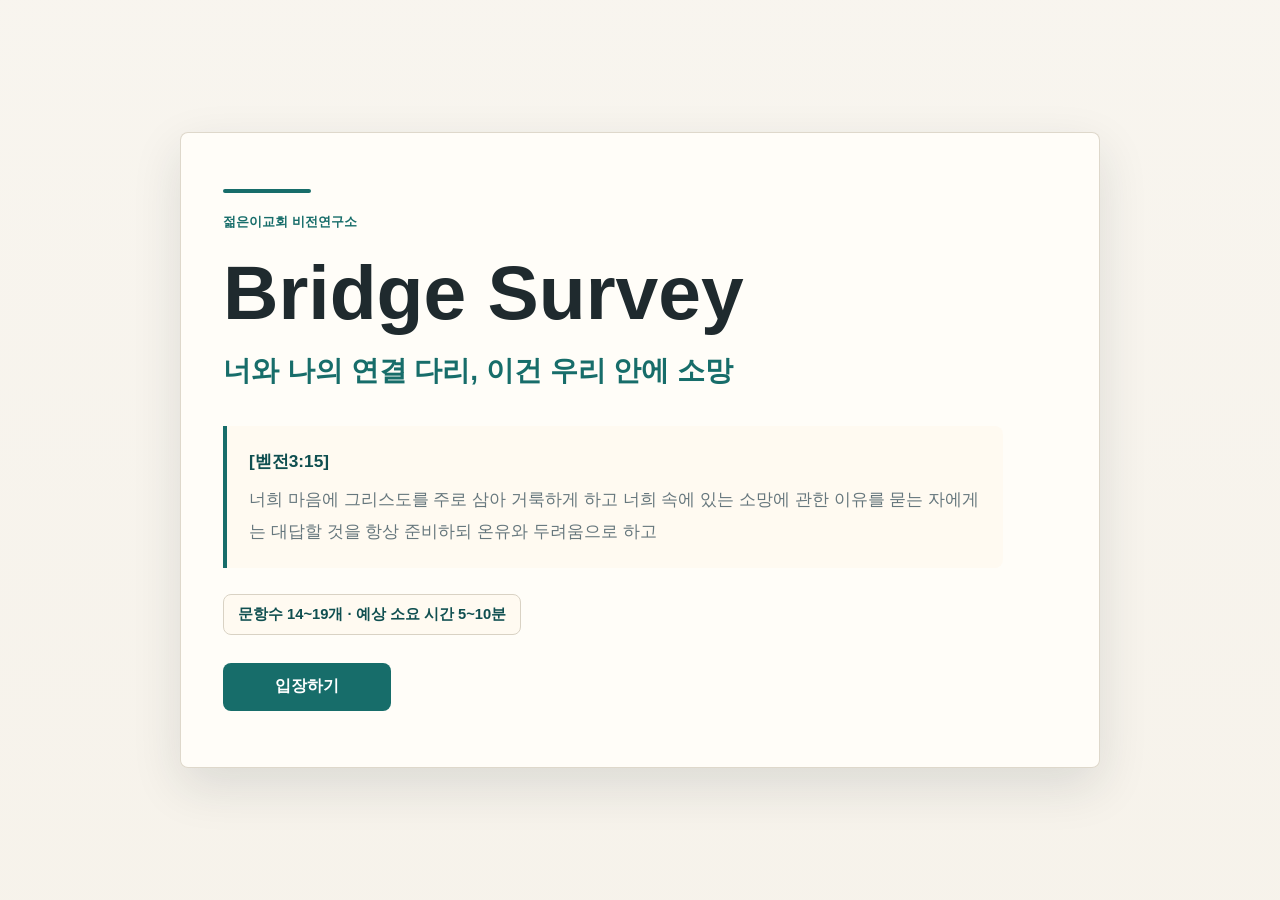
==== index.html @ 671e7e43 "Add survey consent modal" ====
<!doctype html>
<html lang="ko">
  <head>
    <meta charset="UTF-8" />
    <meta name="viewport" content="width=device-width, initial-scale=1.0" />
    <title>Bridge Survey</title>
    <link rel="stylesheet" href="./styles.css" />
  </head>
  <body>
    <main class="app-shell">
      <section class="cover-panel" id="cover-view">
        <p class="kicker">젊은이교회 비전연구소</p>
        <h1>Bridge Survey</h1>
        <p class="cover-subtitle">너와 나의 연결 다리, 이건 우리 안에 소망</p>

        <blockquote class="cover-verse">
          <span>[벧전3:15]</span>
          너희 마음에 그리스도를 주로 삼아 거룩하게 하고 너희 속에 있는 소망에 관한 이유를 묻는 자에게는 대답할 것을 항상 준비하되 온유와 두려움으로 하고
        </blockquote>
        <p class="survey-meta">문항수 14~19개 · 예상 소요 시간 5~10분</p>
        <button class="primary-btn cover-start" id="start-btn" type="button">입장하기</button>
      </section>

      <section class="survey-panel hidden" id="survey-view">
        <header class="survey-header">
          <p class="kicker">Bridge Survey</p>
          <h1>나의 복음과 비전 돌아보기</h1>
          <div class="progress-wrap" aria-label="설문 진행률">
            <div class="progress-bar">
              <span id="progress-fill"></span>
            </div>
            <span id="progress-text">0%</span>
          </div>
        </header>

        <section class="question-card">
          <h2 id="question-title"></h2>
          <p class="question-help" id="question-help"></p>
          <form id="answer-form" class="answer-form"></form>
          <p class="form-error" id="form-error" role="alert"></p>
        </section>

        <footer class="nav-actions">
          <button class="ghost-btn" id="back-btn" type="button">이전</button>
          <button class="primary-btn" id="next-btn" type="button">다음</button>
        </footer>
      </section>

      <section class="result-panel hidden" id="result-view">
        <p class="kicker">Survey Result</p>
        <h1 id="result-title"></h1>
        <p id="result-copy"></p>
        <div class="result-box">
          <h2>다음 걸음</h2>
          <ul id="result-actions"></ul>
        </div>
        <button class="primary-btn" id="restart-btn" type="button">처음부터 다시하기</button>
      </section>
    </main>

    <div class="consent-modal hidden" id="consent-modal" role="dialog" aria-modal="true" aria-labelledby="consent-title">
      <div class="consent-card">
        <p class="kicker">Bridge Survey</p>
        <h2 id="consent-title">설문 안내</h2>
        <div class="consent-copy">
          <p>안녕하세요, 젊은이교회 비전연구소입니다.</p>
          <p>올 한 해 선한목자 젊은이교회는 "Bridge"라는 주제 아래, 청년들이 하나님과 세상을 잇는 연결 다리로 준비되어가고 있는지 함께 점검하고자 합니다.</p>
          <p>이 설문은 여러분이 어떻게 복음을 알게 되었는지, 그리고 그 복음을 삶 속에서 어떻게 전하고 있는지에 대한 이야기를 듣기 위해 준비되었습니다. 동시에, 복음을 전하고 싶지만 아직 어렵게 느껴지는 분들이 어떤 부분에서 막히고 있는지도 함께 파악하고자 합니다.</p>
          <p>여러분의 솔직한 이야기가 공동체를 세우는 귀한 자료가 됩니다. 함께 동역해주셔서 감사합니다.</p>
        </div>
        <label class="consent-check">
          <input id="consent-checkbox" type="checkbox" />
          <span>설문정보 제공에 동의하고 정직하게 답변하겠습니다</span>
        </label>
        <div class="consent-actions">
          <button class="ghost-btn" id="consent-close-btn" type="button">닫기</button>
          <button class="primary-btn" id="consent-confirm-btn" type="button" disabled>설문 시작하기</button>
        </div>
      </div>
    </div>

    <script src="./config.js?v=20260613-bridge-cover"></script>
    <script src="./app.js?v=20260613-bridge-cover"></script>
  </body>
</html>
---- styles.css ----
:root {
  color-scheme: light;
  --bg: #f6f2ea;
  --ink: #1f2a2e;
  --muted: #66777d;
  --line: #d9d2c4;
  --panel: #fffdf8;
  --accent: #176d6a;
  --accent-strong: #0f4f50;
  --accent-soft: #dcefed;
  --warn: #b44436;
  --shadow: 0 18px 50px rgba(28, 43, 46, 0.12);
}

* {
  box-sizing: border-box;
}

body {
  margin: 0;
  min-height: 100vh;
  background:
    linear-gradient(180deg, rgba(246, 242, 234, 0.78), rgba(246, 242, 234, 0.96)),
    url("https://images.unsplash.com/photo-1500530855697-b586d89ba3ee?auto=format&fit=crop&w=1800&q=80");
  background-size: cover;
  background-position: center;
  color: var(--ink);
  font-family:
    -apple-system, BlinkMacSystemFont, "Segoe UI", "Noto Sans KR", sans-serif;
}

button,
input,
textarea {
  font: inherit;
}

.app-shell {
  width: min(920px, calc(100% - 32px));
  min-height: 100vh;
  margin: 0 auto;
  display: grid;
  place-items: center;
  padding: 40px 0;
}

.cover-panel,
.survey-panel,
.result-panel {
  width: 100%;
  background: rgba(255, 253, 248, 0.96);
  border: 1px solid rgba(217, 210, 196, 0.85);
  border-radius: 8px;
  box-shadow: var(--shadow);
  padding: clamp(22px, 4vw, 42px);
}

.cover-panel {
  display: grid;
  gap: 20px;
  align-content: start;
  position: relative;
  overflow: hidden;
  padding-top: clamp(32px, 5vw, 56px);
  padding-bottom: clamp(32px, 5vw, 56px);
}

.cover-panel::before {
  content: "";
  width: 88px;
  height: 4px;
  border-radius: 999px;
  background: var(--accent);
}

.cover-panel h1 {
  max-width: 820px;
  font-size: clamp(2.35rem, 6.2vw, 4.8rem);
  line-height: 1.08;
}

.cover-subtitle {
  max-width: 760px;
  margin: -2px 0 0;
  color: var(--accent);
  font-size: clamp(1.15rem, 2.8vw, 1.75rem);
  font-weight: 800;
  line-height: 1.35;
}

.cover-verse {
  max-width: 780px;
  margin: 16px 0 4px;
  padding: 20px 22px;
  border-left: 4px solid var(--accent);
  border-radius: 0 8px 8px 0;
  background: rgba(255, 250, 241, 0.88);
  color: var(--muted);
  font-size: clamp(0.98rem, 2.2vw, 1.08rem);
  line-height: 1.85;
}

.cover-verse span {
  display: block;
  margin-bottom: 6px;
  color: var(--accent-strong);
  font-weight: 900;
}

.survey-meta {
  display: inline-flex;
  align-items: center;
  width: fit-content;
  max-width: 100%;
  margin: 2px 0 0;
  padding: 9px 14px;
  border: 1px solid var(--line);
  border-radius: 8px;
  background: rgba(255, 250, 241, 0.9);
  color: var(--accent-strong);
  font-size: 0.92rem;
  font-weight: 800;
  line-height: 1.45;
}

.cover-intro {
  display: grid;
  gap: 14px;
  padding-top: 24px;
  border-top: 1px solid var(--line);
}

.cover-intro p {
  margin: 0;
  color: var(--muted);
  font-size: clamp(0.96rem, 2vw, 1.05rem);
  line-height: 1.9;
}

.cover-intro p:first-child {
  color: var(--ink);
  font-weight: 700;
}

.cover-closing {
  color: var(--ink) !important;
  font-weight: 700 !important;
}

.cover-start {
  justify-self: start;
  min-width: 168px;
  margin-top: 8px;
}

.survey-header {
  display: grid;
  gap: 16px;
  margin-bottom: 28px;
}

.kicker {
  margin: 0;
  color: var(--accent);
  font-size: 0.82rem;
  font-weight: 800;
  letter-spacing: 0;
  text-transform: uppercase;
}

h1,
h2,
p {
  overflow-wrap: anywhere;
}

h1 {
  margin: 0;
  font-size: clamp(2rem, 4vw, 3.1rem);
  line-height: 1.12;
  letter-spacing: 0;
}

h2 {
  margin: 8px 0 0;
  font-size: clamp(1.35rem, 3vw, 2rem);
  line-height: 1.35;
  letter-spacing: 0;
}

.progress-wrap {
  display: grid;
  grid-template-columns: 1fr auto;
  align-items: center;
  gap: 14px;
}

.progress-bar {
  height: 10px;
  overflow: hidden;
  border-radius: 999px;
  background: #e8e0d2;
}

#progress-fill {
  display: block;
  width: 0%;
  height: 100%;
  border-radius: inherit;
  background: var(--accent);
  transition: width 180ms ease;
}

#progress-text {
  color: var(--muted);
  font-size: 0.92rem;
  font-weight: 700;
}

.question-card {
  border-top: 1px solid var(--line);
  padding-top: 24px;
}

.question-card,
.nav-actions {
  transition:
    opacity 220ms ease,
    transform 220ms ease;
}

.survey-panel.is-leaving .question-card,
.survey-panel.is-leaving .nav-actions {
  opacity: 0;
  transform: translateY(10px);
}

.survey-panel.is-entering .question-card,
.survey-panel.is-entering .nav-actions {
  animation: question-enter 260ms ease both;
}

.question-help {
  margin: 10px 0 0;
  color: var(--muted);
  line-height: 1.65;
}

.answer-form {
  display: grid;
  gap: 12px;
  margin-top: 24px;
}

.option {
  display: grid;
  grid-template-columns: 22px 1fr;
  gap: 12px;
  align-items: start;
  min-height: 48px;
  padding: 14px 16px;
  border: 1px solid var(--line);
  border-radius: 8px;
  background: #fffaf1;
  cursor: pointer;
  transition:
    border-color 150ms ease,
    background 150ms ease,
    transform 150ms ease;
}

.option:hover,
.option:has(input:checked) {
  border-color: var(--accent);
  background: var(--accent-soft);
}

.option:has(input:checked) {
  transform: translateY(-1px);
}

.nested-option-group {
  display: grid;
  gap: 8px;
}

.has-nested-options {
  margin-bottom: 0;
}

.nested-options {
  display: none;
  grid-template-columns: repeat(2, minmax(0, 1fr));
  gap: 8px;
  padding: 4px 0 2px 34px;
}

.nested-options[data-open="true"] {
  display: grid;
}

.nested-option {
  display: grid;
  grid-template-columns: 18px 1fr;
  gap: 8px;
  align-items: center;
  min-height: 42px;
  padding: 10px 12px;
  border: 1px solid var(--line);
  border-radius: 8px;
  background: #fffdf8;
  cursor: pointer;
  transition:
    border-color 150ms ease,
    background 150ms ease;
}

.nested-option:hover,
.nested-option:has(input:checked) {
  border-color: var(--accent);
  background: var(--accent-soft);
}

.option > input[type="radio"],
.option > input[type="checkbox"],
.nested-option > input[type="checkbox"] {
  width: 18px;
  height: 18px;
  margin: 2px 0 0;
  accent-color: var(--accent);
}

.option span {
  line-height: 1.45;
}

.profile-fields {
  display: grid;
  gap: 22px;
}

.profile-group {
  display: grid;
  gap: 12px;
  margin: 0;
  padding: 0;
  border: 0;
}

.profile-group + .profile-group {
  padding-top: 22px;
  border-top: 1px solid var(--line);
}

.profile-help {
  margin: -4px 0 0;
  color: var(--muted);
  line-height: 1.55;
}

.other-field {
  display: grid;
  grid-template-columns: auto minmax(180px, 1fr);
  gap: 12px;
  align-items: center;
  width: 100%;
}

.other-field span {
  color: var(--ink);
  font-weight: 700;
  white-space: nowrap;
}

.followup-field {
  display: grid;
  gap: 12px;
  margin-top: 16px;
  padding-top: 22px;
  border-top: 1px solid var(--line);
}

.followup-title {
  color: var(--ink);
  font-size: clamp(1.05rem, 2.4vw, 1.28rem);
  font-weight: 800;
  line-height: 1.45;
}

.text-input,
.textarea-input {
  width: 100%;
  border: 1px solid var(--line);
  border-radius: 8px;
  background: #fffaf1;
  color: var(--ink);
  padding: 14px 16px;
  outline: none;
}

.textarea-input {
  min-height: 138px;
  resize: vertical;
  line-height: 1.65;
}

.text-input:focus,
.textarea-input:focus {
  border-color: var(--accent);
  box-shadow: 0 0 0 4px rgba(23, 109, 106, 0.12);
}

.form-error {
  min-height: 24px;
  margin: 14px 0 0;
  color: var(--warn);
  font-weight: 700;
}

.nav-actions {
  display: flex;
  justify-content: space-between;
  gap: 12px;
  margin-top: 28px;
}

.primary-btn,
.ghost-btn {
  min-height: 48px;
  border: 0;
  border-radius: 8px;
  padding: 0 22px;
  font-weight: 800;
  cursor: pointer;
}

.primary-btn {
  background: var(--accent);
  color: #fff;
}

.primary-btn:hover {
  background: var(--accent-strong);
}

.ghost-btn {
  background: #ece4d6;
  color: var(--ink);
}

.ghost-btn:disabled,
.primary-btn:disabled {
  cursor: not-allowed;
  opacity: 0.45;
}

.result-panel {
  display: grid;
  gap: 18px;
}

.result-panel.is-entering {
  animation: panel-enter 320ms ease both;
}

.result-panel p {
  margin: 0;
  color: var(--muted);
  line-height: 1.75;
}

.result-box {
  border: 1px solid var(--line);
  border-radius: 8px;
  padding: 18px 20px;
  background: #fffaf1;
}

.result-box h2 {
  margin: 0 0 10px;
  font-size: 1.08rem;
}

.result-box ul {
  margin: 0;
  padding-left: 20px;
  line-height: 1.75;
}

.consent-modal {
  position: fixed;
  inset: 0;
  z-index: 20;
  display: grid;
  place-items: center;
  padding: 20px;
  background: rgba(31, 42, 46, 0.42);
}

.consent-card {
  width: min(720px, 100%);
  max-height: min(720px, calc(100vh - 40px));
  overflow: auto;
  display: grid;
  gap: 18px;
  padding: clamp(22px, 4vw, 34px);
  border: 1px solid rgba(217, 210, 196, 0.92);
  border-radius: 8px;
  background: var(--panel);
  box-shadow: var(--shadow);
}

.consent-card h2 {
  margin-top: 0;
}

.consent-copy {
  display: grid;
  gap: 12px;
  padding-top: 18px;
  border-top: 1px solid var(--line);
}

.consent-copy p {
  margin: 0;
  color: var(--muted);
  line-height: 1.85;
}

.consent-copy p:first-child,
.consent-copy p:last-child {
  color: var(--ink);
  font-weight: 700;
}

.consent-check {
  display: grid;
  grid-template-columns: 20px 1fr;
  gap: 10px;
  align-items: start;
  padding: 14px 16px;
  border: 1px solid var(--line);
  border-radius: 8px;
  background: #fffaf1;
  cursor: pointer;
}

.consent-check input {
  width: 18px;
  height: 18px;
  margin: 2px 0 0;
  accent-color: var(--accent);
}

.consent-check span {
  color: var(--ink);
  font-weight: 800;
  line-height: 1.45;
}

.consent-actions {
  display: flex;
  justify-content: flex-end;
  gap: 10px;
}

.hidden {
  display: none;
}

@keyframes question-enter {
  from {
    opacity: 0;
    transform: translateY(12px);
  }

  to {
    opacity: 1;
    transform: translateY(0);
  }
}

@keyframes panel-enter {
  from {
    opacity: 0;
    transform: translateY(16px) scale(0.99);
  }

  to {
    opacity: 1;
    transform: translateY(0) scale(1);
  }
}

@media (prefers-reduced-motion: reduce) {
  *,
  *::before,
  *::after {
    animation-duration: 1ms !important;
    scroll-behavior: auto !important;
    transition-duration: 1ms !important;
  }
}

@media (max-width: 640px) {
  .app-shell {
    width: min(100% - 20px, 920px);
    padding: 20px 0;
  }

  .survey-panel,
  .result-panel {
    padding: 20px;
  }

  .progress-wrap {
    grid-template-columns: 1fr;
    gap: 8px;
  }

  .nav-actions {
    flex-direction: column-reverse;
  }

  .consent-actions {
    flex-direction: column-reverse;
  }

  .primary-btn,
  .ghost-btn {
    width: 100%;
  }

  .nested-options {
    grid-template-columns: 1fr;
    padding-left: 0;
  }
}
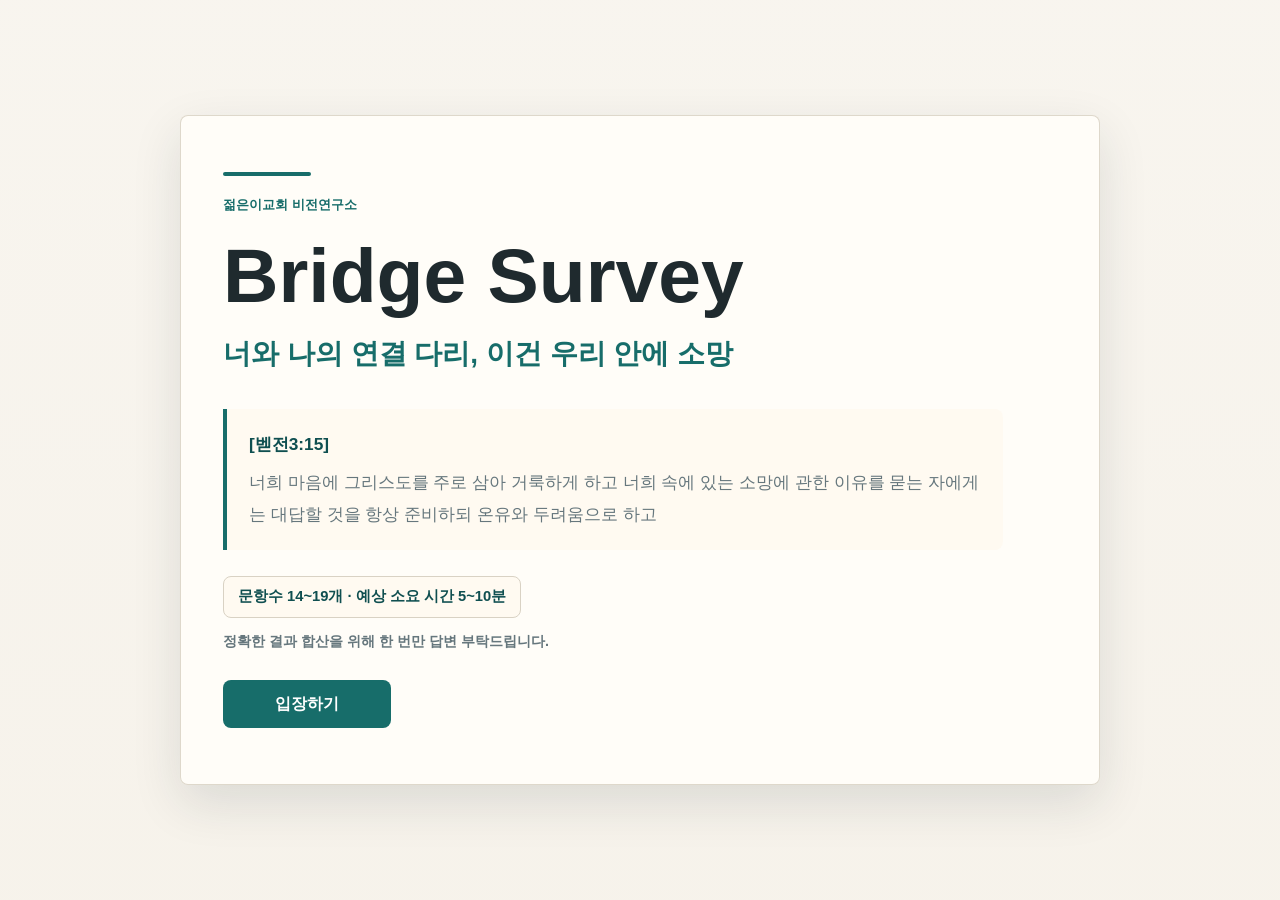
==== commit ef3b9625: "Add single-response note to cover" ====
--- a/index.html
+++ b/index.html
@@ -18,6 +18,7 @@
           너희 마음에 그리스도를 주로 삼아 거룩하게 하고 너희 속에 있는 소망에 관한 이유를 묻는 자에게는 대답할 것을 항상 준비하되 온유와 두려움으로 하고
         </blockquote>
         <p class="survey-meta">문항수 14~19개 · 예상 소요 시간 5~10분</p>
+        <p class="survey-note">정확한 결과 합산을 위해 한 번만 답변 부탁드립니다.</p>
         <button class="primary-btn cover-start" id="start-btn" type="button">입장하기</button>
       </section>
 
--- a/styles.css
+++ b/styles.css
@@ -123,6 +123,14 @@
   line-height: 1.45;
 }
 
+.survey-note {
+  margin: -8px 0 0;
+  color: var(--muted);
+  font-size: 0.9rem;
+  font-weight: 700;
+  line-height: 1.55;
+}
+
 .cover-intro {
   display: grid;
   gap: 14px;
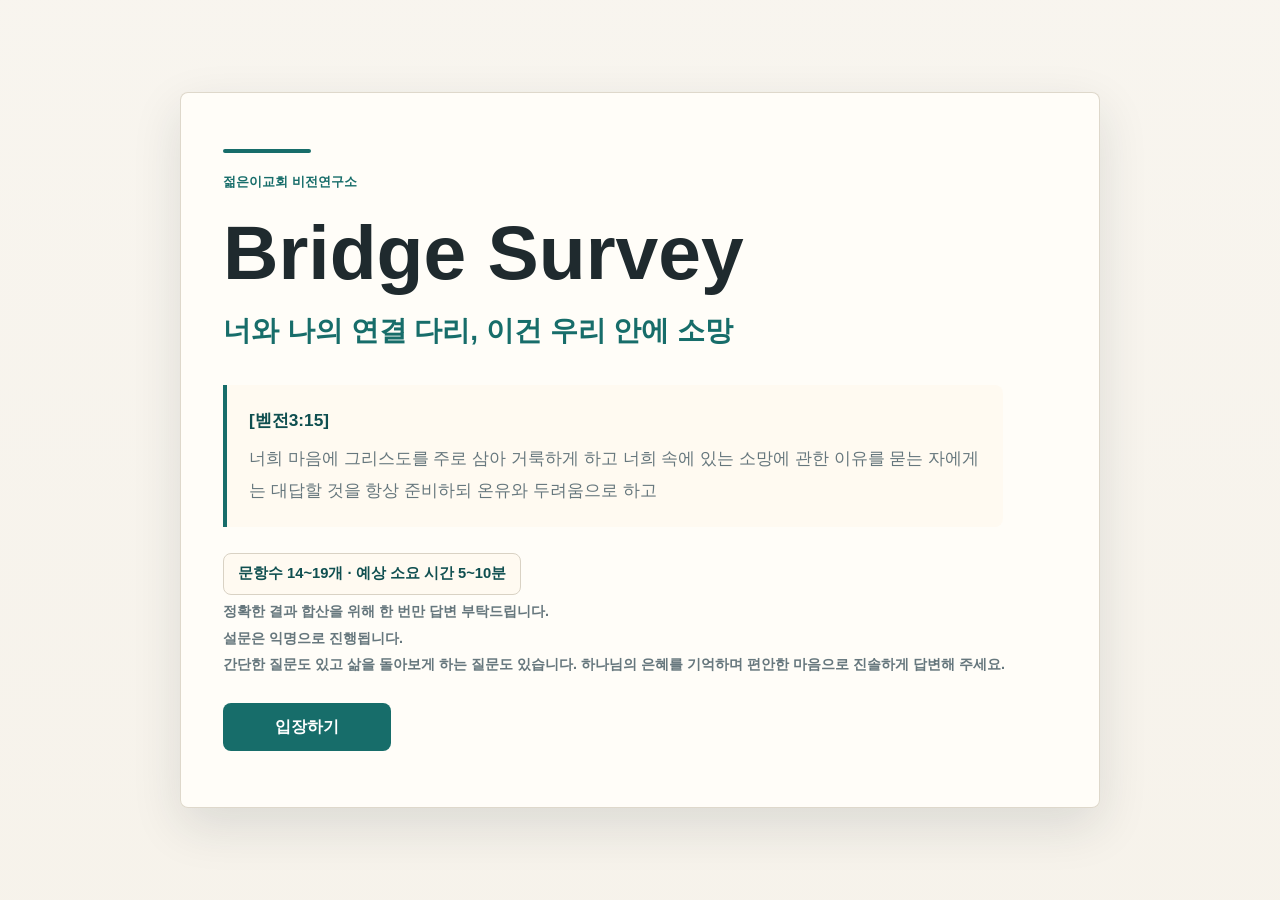
==== commit a07321e7: "Add anonymity and guidance notes to cover Co-Authored-By: Claude Opus 4.8 <noreply@anthropic.com>" ====
--- a/index.html
+++ b/index.html
@@ -4,6 +4,22 @@
     <meta charset="UTF-8" />
     <meta name="viewport" content="width=device-width, initial-scale=1.0" />
     <title>Bridge Survey</title>
+    <meta name="description" content="젊은이교회 5B, Bridge 점검 설문조사입니다. 문항수 14~19개, 예상 소요 시간 5~10분입니다." />
+    <link rel="canonical" href="https://gshappy-visionlab.github.io/survey-2026/" />
+    <meta property="og:locale" content="ko_KR" />
+    <meta property="og:type" content="website" />
+    <meta property="og:site_name" content="Bridge Survey" />
+    <meta property="og:title" content="Bridge Survey" />
+    <meta property="og:description" content="젊은이교회 5B, Bridge 점검 설문조사입니다. 문항수 14~19개, 예상 소요 시간 5~10분입니다." />
+    <meta property="og:url" content="https://gshappy-visionlab.github.io/survey-2026/" />
+    <meta property="og:image" content="https://gshappy-visionlab.github.io/survey-2026/og-image.png" />
+    <meta property="og:image:width" content="1200" />
+    <meta property="og:image:height" content="630" />
+    <meta property="og:image:alt" content="Bridge Survey - 젊은이교회 5B, Bridge 점검 설문조사" />
+    <meta name="twitter:card" content="summary_large_image" />
+    <meta name="twitter:title" content="Bridge Survey" />
+    <meta name="twitter:description" content="젊은이교회 5B, Bridge 점검 설문조사입니다. 문항수 14~19개, 예상 소요 시간 5~10분입니다." />
+    <meta name="twitter:image" content="https://gshappy-visionlab.github.io/survey-2026/og-image.png" />
     <link rel="stylesheet" href="./styles.css" />
   </head>
   <body>
@@ -19,6 +35,8 @@
         </blockquote>
         <p class="survey-meta">문항수 14~19개 · 예상 소요 시간 5~10분</p>
         <p class="survey-note">정확한 결과 합산을 위해 한 번만 답변 부탁드립니다.</p>
+        <p class="survey-note">설문은 익명으로 진행됩니다.</p>
+        <p class="survey-note">간단한 질문도 있고 삶을 돌아보게 하는 질문도 있습니다. 하나님의 은혜를 기억하며 편안한 마음으로 진솔하게 답변해 주세요.</p>
         <button class="primary-btn cover-start" id="start-btn" type="button">입장하기</button>
       </section>
 
@@ -52,10 +70,10 @@
         <h1 id="result-title"></h1>
         <p id="result-copy"></p>
         <div class="result-box">
-          <h2>다음 걸음</h2>
+          <h2>나눔 질문</h2>
+          <p class="result-note">아래 질문은 셀 나눔에 사용되니 꼭 캡쳐해주세요!</p>
           <ul id="result-actions"></ul>
         </div>
-        <button class="primary-btn" id="restart-btn" type="button">처음부터 다시하기</button>
       </section>
     </main>
 
@@ -71,7 +89,7 @@
         </div>
         <label class="consent-check">
           <input id="consent-checkbox" type="checkbox" />
-          <span>설문정보 제공에 동의하고 정직하게 답변하겠습니다</span>
+          <span>설문정보 제공에 동의하고 정직하게 답변하겠습니다.</span>
         </label>
         <div class="consent-actions">
           <button class="ghost-btn" id="consent-close-btn" type="button">닫기</button>
--- a/styles.css
+++ b/styles.css
@@ -124,11 +124,11 @@
 }
 
 .survey-note {
-  margin: -8px 0 0;
+  margin: -14px 0 0;
   color: var(--muted);
   font-size: 0.9rem;
   font-weight: 700;
-  line-height: 1.55;
+  line-height: 1.45;
 }
 
 .cover-intro {
@@ -287,6 +287,28 @@
   transform: translateY(-1px);
 }
 
+.option--ranked {
+  grid-template-columns: 22px 30px 1fr;
+}
+
+.rank-badge {
+  display: inline-grid;
+  place-items: center;
+  width: 26px;
+  height: 26px;
+  margin-top: -1px;
+  border-radius: 999px;
+  background: var(--accent);
+  color: #fff;
+  font-size: 0.82rem;
+  font-weight: 900;
+  line-height: 1;
+}
+
+.rank-badge[data-empty="true"] {
+  visibility: hidden;
+}
+
 .nested-option-group {
   display: grid;
   gap: 8px;
@@ -489,6 +511,12 @@
   font-size: 1.08rem;
 }
 
+.result-panel .result-note {
+  margin: 0 0 12px;
+  font-weight: 700;
+  color: #c2410c;
+}
+
 .result-box ul {
   margin: 0;
   padding-left: 20px;
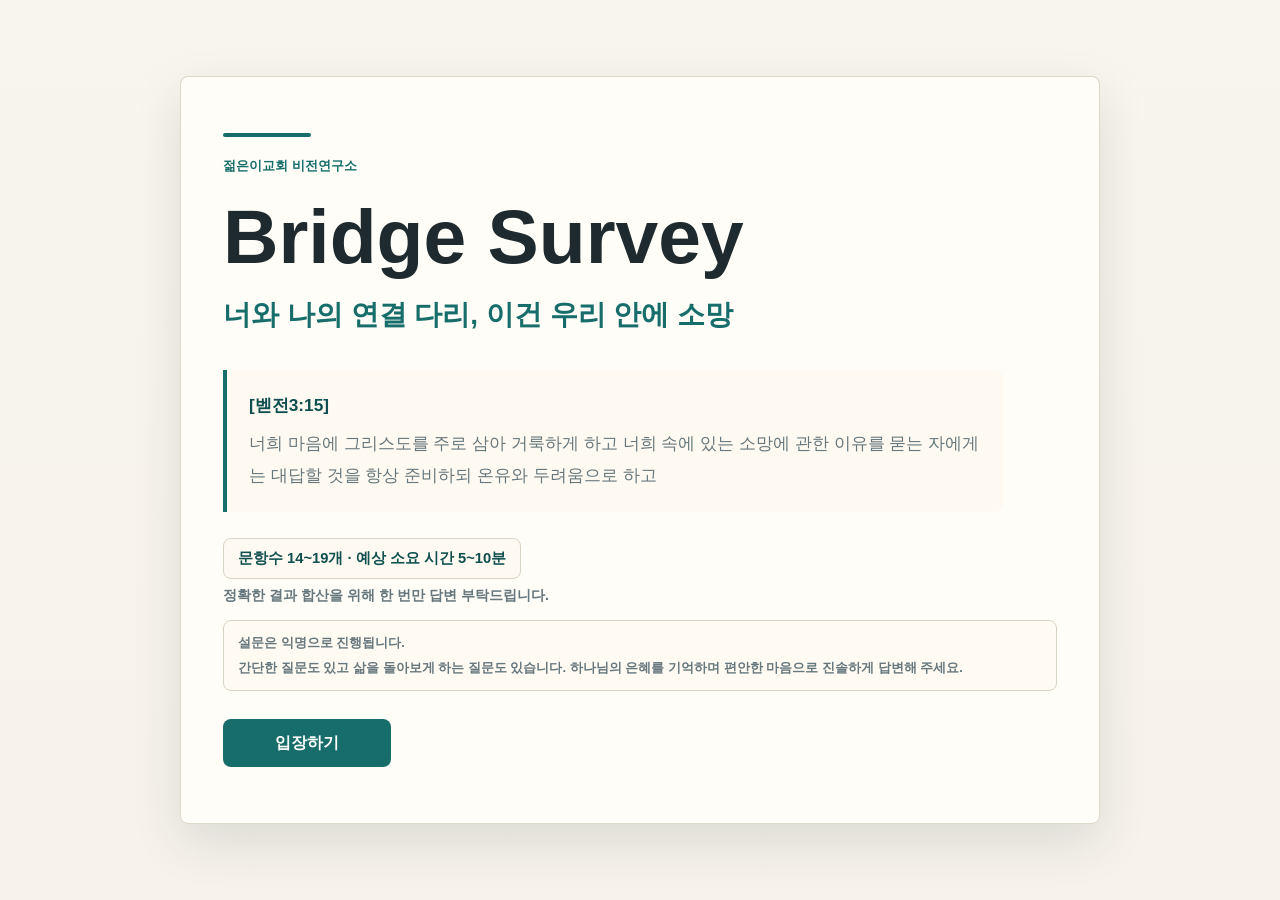
==== commit 23e1058b: "Box cover guidance notes with smaller text Co-Authored-By: Claude Opus 4.8 <noreply@anthropic.com>" ====
--- a/index.html
+++ b/index.html
@@ -35,8 +35,10 @@
         </blockquote>
         <p class="survey-meta">문항수 14~19개 · 예상 소요 시간 5~10분</p>
         <p class="survey-note">정확한 결과 합산을 위해 한 번만 답변 부탁드립니다.</p>
-        <p class="survey-note">설문은 익명으로 진행됩니다.</p>
-        <p class="survey-note">간단한 질문도 있고 삶을 돌아보게 하는 질문도 있습니다. 하나님의 은혜를 기억하며 편안한 마음으로 진솔하게 답변해 주세요.</p>
+        <div class="cover-guide">
+          <p>설문은 익명으로 진행됩니다.</p>
+          <p>간단한 질문도 있고 삶을 돌아보게 하는 질문도 있습니다. 하나님의 은혜를 기억하며 편안한 마음으로 진솔하게 답변해 주세요.</p>
+        </div>
         <button class="primary-btn cover-start" id="start-btn" type="button">입장하기</button>
       </section>
 
--- a/styles.css
+++ b/styles.css
@@ -131,6 +131,24 @@
   line-height: 1.45;
 }
 
+.cover-guide {
+  display: grid;
+  gap: 6px;
+  margin-top: -6px;
+  padding: 12px 14px;
+  border: 1px solid var(--line);
+  border-radius: 8px;
+  background: rgba(255, 250, 241, 0.6);
+}
+
+.cover-guide p {
+  margin: 0;
+  color: var(--muted);
+  font-size: 0.82rem;
+  font-weight: 600;
+  line-height: 1.5;
+}
+
 .cover-intro {
   display: grid;
   gap: 14px;
